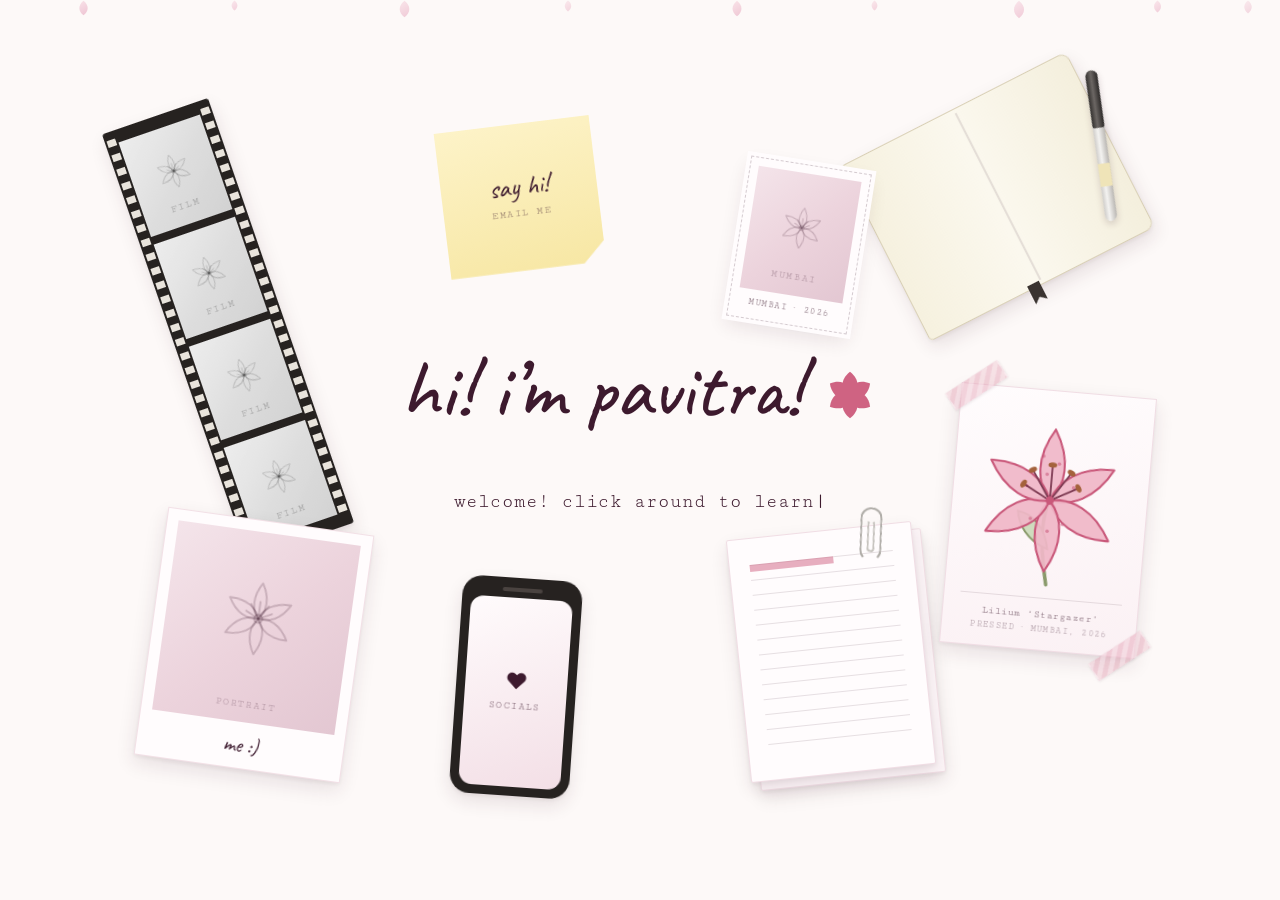
==== index.html @ c678c0ce "Pavitra Rajpal portfolio — scrapbook site with stargazer lily theme Static multi-page portfolio buil" ====
<!DOCTYPE html>
<html lang="en">
<head>
<meta charset="UTF-8" />
<meta name="viewport" content="width=device-width, initial-scale=1" />
<title>Pavitra Rajpal</title>
<meta name="description" content="Pavitra Rajpal — digital strategy student and ad ops at JioHotstar. Where data meets instinct." />
<link rel="icon" href="favicon.svg" type="image/svg+xml" />
<link rel="preconnect" href="https://fonts.googleapis.com" />
<link rel="preconnect" href="https://fonts.gstatic.com" crossorigin />
<link href="https://fonts.googleapis.com/css2?family=Cutive+Mono&family=Inter:wght@400;500&family=Caveat:wght@500;600&display=swap" rel="stylesheet" />
<link rel="stylesheet" href="assets/style.css" />
<script>document.documentElement.className = "js";</script>
</head>
<body>

<!-- site.js fills this with drifting petals; remove it to switch them off -->
<div class="petals" aria-hidden="true"></div>

<main class="home">
  <div class="stage">

    <!-- centre: handwritten hello + typed line -->
    <h1 class="signature">hi! i&rsquo;m pavitra! <span class="lily-mark"></span></h1>
    <p class="tagline" data-type="welcome! click around to learn about me:)"></p>

    <!-- 1 · film strip → stills -->
    <a class="pin" href="stills.html" style="--rot:-19deg; --delay:.05s; left:52px; top:14px;" aria-label="Stills">
      <span class="film">
        <span class="slot" data-ph="film"><img src="photos/life1.jpg" alt="" /></span>
        <span class="slot" data-ph="film"><img src="photos/life2.jpg" alt="" /></span>
        <span class="slot" data-ph="film"><img src="photos/life3.jpg" alt="" /></span>
        <span class="slot" data-ph="film"><img src="photos/life4.jpg" alt="" /></span>
        <span class="pin__tag">stills</span>
      </span>
    </a>

    <!-- 2 · notebook + pen → work -->
    <a class="pin" href="work.html" style="--rot:-27deg; --delay:.12s; right:36px; top:8px;" aria-label="Work">
      <span class="note-obj">
        <span class="notebook"><span class="pen"></span></span>
        <span class="pin__tag">the work</span>
      </span>
    </a>

    <!-- 3 · sticky note → email -->
    <a class="pin" data-contact="email" href="mailto:hello@pavitrarajpal.com" style="--rot:-7deg; --delay:.19s; left:322px; top:34px;" aria-label="Email me">
      <span class="sticky">
        <span class="hand">say hi!</span>
        <span class="sub">email me</span>
        <span class="pin__tag">email me</span>
      </span>
    </a>

    <!-- 4 · stamp → interests -->
    <a class="pin" href="interests.html" style="--rot:9deg; --delay:.26s; right:300px; top:74px;" aria-label="Interests">
      <span class="stamp">
        <span class="slot" data-ph="mumbai"><img src="photos/work1.jpg" alt="" /></span>
        <span class="stamp__val">mumbai &middot; 2026</span>
        <span class="pin__tag">interests</span>
      </span>
    </a>

    <!-- 5 · polaroid → about me -->
    <a class="pin" href="about.html" style="--rot:8deg; --delay:.33s; left:30px; top:430px;" aria-label="About me">
      <span class="polaroid">
        <span class="slot" data-ph="portrait"><img src="photos/portrait.jpg" alt="" /></span>
        <span class="polaroid__cap">me :)</span>
        <span class="pin__tag">about me</span>
      </span>
    </a>

    <!-- 6 · phone → socials -->
    <a class="pin" href="socials.html" style="--rot:4deg; --delay:.40s; left:336px; top:488px;" aria-label="Socials">
      <span class="phone">
        <span class="phone__screen">
          <span class="glyph">&#9829;</span>
          <span class="cap">socials</span>
        </span>
        <span class="pin__tag">socials</span>
      </span>
    </a>

    <!-- 7 · paper stack → professional -->
    <a class="pin" href="professional.html" style="--rot:-6deg; --delay:.47s; right:236px; top:440px;" aria-label="Professional">
      <span class="papers">
        <span class="clip"></span>
        <span class="sheet"><span class="ruled"></span></span>
        <span class="pin__tag">professional</span>
      </span>
    </a>

    <!-- 8 · pressed stargazer lily, taped to the page → interests -->
    <a class="pin" href="interests.html" style="--rot:5deg; --delay:.54s; right:14px; top:300px;" aria-label="Interests">
      <span class="pressed">
        <span class="pressed__tape pressed__tape--a"></span>
        <span class="pressed__tape pressed__tape--b"></span>
        <span class="pressed__lily">
          <svg viewBox="-50 -54 100 108" xmlns="http://www.w3.org/2000/svg" role="img" aria-label="pressed stargazer lily">
            <path d="M2 52 C-2 34 -5 18 -1 2" stroke="#8a9a6b" stroke-width="2.2" fill="none" stroke-linecap="round" />
            <path d="M1 30 C-12 26 -18 16 -19 8 C-9 9 -1 18 1 30 Z" fill="#cfdcbe" stroke="#8a9a6b" stroke-width="1.2" />
            <g fill="#f0b8c8" fill-opacity="0.92" stroke="#c9587a" stroke-width="1.3" stroke-linejoin="round">
              <path d="M0 0C9-10 11-26 0-44C-11-26-9-10 0 0Z" />
              <path d="M0 0C9-10 11-26 0-44C-11-26-9-10 0 0Z" transform="rotate(60)" />
              <path d="M0 0C9-10 11-26 0-44C-11-26-9-10 0 0Z" transform="rotate(120)" />
              <path d="M0 0C9-10 11-26 0-44C-11-26-9-10 0 0Z" transform="rotate(180)" />
              <path d="M0 0C9-10 11-26 0-44C-11-26-9-10 0 0Z" transform="rotate(240)" />
              <path d="M0 0C9-10 11-26 0-44C-11-26-9-10 0 0Z" transform="rotate(300)" />
            </g>
            <g fill="#c9587a" fill-opacity="0.55">
              <circle cx="-3" cy="-16" r="1.1" /><circle cx="4" cy="-23" r="1.1" />
              <circle cx="-6" cy="-27" r="1.1" /><circle cx="14" cy="-9" r="1.1" />
              <circle cx="-15" cy="-8" r="1.1" /><circle cx="9" cy="14" r="1.1" />
              <circle cx="-11" cy="12" r="1.1" /><circle cx="0" cy="19" r="1.1" />
            </g>
            <g stroke="#7d3a52" stroke-width="1.1" stroke-linecap="round">
              <path d="M0 0L-12-18" /><path d="M0 0L12-18" /><path d="M0 0L0-22" />
              <path d="M0 0L-17-9" /><path d="M0 0L17-9" />
            </g>
            <g fill="#a4623c">
              <ellipse cx="-12" cy="-18" rx="2.7" ry="1.6" transform="rotate(-30 -12 -18)" />
              <ellipse cx="12" cy="-18" rx="2.7" ry="1.6" transform="rotate(30 12 -18)" />
              <ellipse cx="0" cy="-22" rx="2.7" ry="1.6" />
              <ellipse cx="-17" cy="-9" rx="2.7" ry="1.6" transform="rotate(-60 -17 -9)" />
              <ellipse cx="17" cy="-9" rx="2.7" ry="1.6" transform="rotate(60 17 -9)" />
            </g>
            <circle cx="0" cy="0" r="2.6" fill="#c9587a" />
          </svg>
        </span>
        <span class="pressed__label">Lilium &lsquo;Stargazer&rsquo;<em>pressed &middot; mumbai, 2026</em></span>
        <span class="pin__tag">interests</span>
      </span>
    </a>

  </div>
</main>

<script src="assets/site.js"></script>
</body>
</html>
---- assets/style.css ----
/* ============================================================
   PAVITRA RAJPAL — portfolio
   Scrapbook / cut-out collage, stargazer lily theme.
   Blush paper, deep plum ink, stargazer pink accent.
   ============================================================ */

:root {
  --paper:   #fdf9f8;
  --ink:     #3d1a2e;
  --ink-70:  rgba(61, 26, 46, 0.7);
  --ink-45:  rgba(61, 26, 46, 0.45);
  --accent:  #cf6382;   /* stargazer pink */
  --line:    rgba(61, 26, 46, 0.16);
  --cream:   #fdf1f4;

  --mono: "Cutive Mono", "Courier New", monospace;
  --sans: "Inter", -apple-system, BlinkMacSystemFont, "Segoe UI", sans-serif;
  --hand: "Caveat", "Segoe Script", cursive;

  --ease: cubic-bezier(0.22, 1, 0.36, 1);
  --lift: 0 18px 34px rgba(61, 26, 46, 0.16), 0 3px 8px rgba(61, 26, 46, 0.08);
  --rest: 0 8px 18px rgba(61, 26, 46, 0.11), 0 2px 4px rgba(61, 26, 46, 0.06);
}

*, *::before, *::after { box-sizing: border-box; margin: 0; padding: 0; }

html { -webkit-text-size-adjust: 100%; }

body {
  background: var(--paper);
  color: var(--ink);
  font-family: var(--sans);
  font-size: 14px;
  line-height: 1.65;
  -webkit-font-smoothing: antialiased;
  text-rendering: optimizeLegibility;
}

a { color: inherit; text-decoration: none; }
img { display: block; max-width: 100%; }
::selection { background: #f7dde5; color: var(--ink); }

/* ------------------------------------------------------------
   SHARED TYPE
------------------------------------------------------------ */
.label {
  font-size: 11px;
  letter-spacing: 0.12em;
  text-transform: uppercase;
  color: var(--ink);
}

.page-title {
  font-family: var(--mono);
  font-size: 18px;
  font-weight: 700;
  letter-spacing: -0.01em;
  text-align: center;
}

.page-sub {
  max-width: 460px;
  margin: 10px auto 0;
  text-align: center;
  font-size: 13px;
  color: var(--ink-70);
}

.hand { font-family: var(--hand); }

/* ------------------------------------------------------------
   NAVIGATION  (subpages only — the home collage has none)
------------------------------------------------------------ */
.nav {
  display: flex;
  align-items: center;
  justify-content: space-between;
  gap: 20px;
  max-width: 1200px;
  margin: 0 auto;
  padding: 34px 40px 0;
}

.nav__links { display: flex; align-items: center; gap: 22px; flex-wrap: wrap; }

.nav a {
  font-size: 14px;
  letter-spacing: -0.01em;
  color: var(--ink);
  transition: color 0.25s var(--ease);
}
.nav a:hover        { color: var(--accent); }
.nav a[aria-current] { color: var(--accent); }

.nav__toggle { display: none; }

/* ------------------------------------------------------------
   PAGE SHELL
------------------------------------------------------------ */
.page {
  max-width: 1200px;
  margin: 0 auto;
  padding: 56px 40px 40px;
  min-height: calc(100vh - 190px);
}

.section-label {
  margin: 0 0 14px;
  text-align: center;
  font-size: 11px;
  letter-spacing: 0.12em;
  text-transform: uppercase;
  color: var(--ink);
}

/* hairline — lily — hairline */
.rule {
  display: flex;
  align-items: center;
  justify-content: center;
  gap: 15px;
  width: auto;
  height: auto;
  margin: 46px auto;
  background: none;
  border: 0;
}
.rule::before, .rule::after {
  content: "";
  width: 56px;
  height: 1px;
  background: var(--line);
}
.rule .lily-mark { width: 15px; height: 15px; color: var(--accent); }

/* ------------------------------------------------------------
   FOOTER
------------------------------------------------------------ */
.foot {
  display: flex;
  align-items: center;
  justify-content: space-between;
  gap: 20px;
  flex-wrap: wrap;
  max-width: 1200px;
  margin: 0 auto;
  padding: 30px 40px 40px;
  font-size: 12px;
  letter-spacing: 0.12em;
  text-transform: uppercase;
}

.foot__links { display: flex; gap: 28px; flex-wrap: wrap; }
.foot__links a { transition: color 0.25s var(--ease); }
.foot__links a:hover { color: var(--accent); }
.foot__links .arw { font-family: Arial, Helvetica, sans-serif; font-size: 10px; }

/* ============================================================
   HOME — the collage
   ============================================================ */
.home { min-height: 100vh; display: grid; place-items: center; padding: 30px 20px; }

.stage {
  position: relative;
  width: 1040px;
  max-width: 100%;
  height: 720px;
}

/* centre block --------------------------------------------- */
.signature {
  position: absolute;
  left: 50%;
  top: 300px;
  transform: translate(-50%, -50%);
  width: min(560px, 78%);
  text-align: center;
  font-family: var(--hand);
  font-weight: 500;
  font-size: clamp(44px, 6.4vw, 82px);
  line-height: 1;
  color: var(--ink);
  z-index: 6;
  pointer-events: none;
}
.signature .lily-mark { color: var(--accent); width: 0.72em; height: 0.72em; }

.tagline {
  position: absolute;
  left: 50%;
  top: 396px;
  transform: translateX(-50%);
  width: max-content;
  max-width: 92vw;
  font-family: var(--mono);
  font-size: 19px;
  color: var(--ink);
  z-index: 6;
  pointer-events: none;
}
.caret {
  display: inline-block;
  animation: blink 1.05s steps(1) infinite;
}
@keyframes blink { 50% { opacity: 0; } }

/* scattered objects ----------------------------------------- */
.pin {
  position: absolute;
  display: block;
  cursor: pointer;
  transform: rotate(var(--rot, 0deg));
  transition: transform 0.5s var(--ease), filter 0.5s var(--ease);
  will-change: transform;
  z-index: 2;
  animation: pinIn 0.9s var(--ease) both;
  animation-delay: var(--delay, 0s);
}
@keyframes pinIn {
  from { opacity: 0; transform: rotate(var(--rot, 0deg)) translateY(22px) scale(0.94); }
}
.pin:hover, .pin:focus-visible {
  transform: rotate(calc(var(--rot, 0deg) * 0.25)) translateY(-8px) scale(1.045);
  z-index: 9;
  outline: none;
}
.pin.is-dragging { transition: none; z-index: 20; cursor: grabbing; }

/* the little handwritten tag under each object */
.pin__tag {
  position: absolute;
  left: 50%;
  bottom: -30px;
  transform: translateX(-50%);
  font-family: var(--hand);
  font-size: 23px;
  white-space: nowrap;
  color: var(--ink);
  opacity: 0;
  transition: opacity 0.35s var(--ease);
}
.pin:hover .pin__tag, .pin:focus-visible .pin__tag { opacity: 1; }

/* ============================================================
   THE LILY
   One silhouette, used as a mask so it always takes currentColor,
   and one faint outline used as the empty-photo watermark.
   ============================================================ */
:root {
  /* rounder, wider petals than the big illustrations — a pointed stargazer
     silhouette reads as a star, not a flower, at 12px */
  --lily-solid: url("data:image/svg+xml,%3Csvg xmlns='http://www.w3.org/2000/svg' viewBox='-50 -50 100 100'%3E%3Cg%3E%3Cpath d='M0 4C16-8 18-26 0-40C-18-26-16-8 0 4Z'/%3E%3Cpath d='M0 4C16-8 18-26 0-40C-18-26-16-8 0 4Z' transform='rotate(60)'/%3E%3Cpath d='M0 4C16-8 18-26 0-40C-18-26-16-8 0 4Z' transform='rotate(120)'/%3E%3Cpath d='M0 4C16-8 18-26 0-40C-18-26-16-8 0 4Z' transform='rotate(180)'/%3E%3Cpath d='M0 4C16-8 18-26 0-40C-18-26-16-8 0 4Z' transform='rotate(240)'/%3E%3Cpath d='M0 4C16-8 18-26 0-40C-18-26-16-8 0 4Z' transform='rotate(300)'/%3E%3C/g%3E%3C/svg%3E");

  --lily-outline: url("data:image/svg+xml,%3Csvg xmlns='http://www.w3.org/2000/svg' viewBox='-50 -50 100 100' fill='none' stroke='%233d1a2e' stroke-opacity='0.20' stroke-width='2.4' stroke-linejoin='round' stroke-linecap='round'%3E%3Cpath d='M0 0C9-10 11-26 0-44C-11-26-9-10 0 0Z'/%3E%3Cpath d='M0 0C9-10 11-26 0-44C-11-26-9-10 0 0Z' transform='rotate(60)'/%3E%3Cpath d='M0 0C9-10 11-26 0-44C-11-26-9-10 0 0Z' transform='rotate(120)'/%3E%3Cpath d='M0 0C9-10 11-26 0-44C-11-26-9-10 0 0Z' transform='rotate(180)'/%3E%3Cpath d='M0 0C9-10 11-26 0-44C-11-26-9-10 0 0Z' transform='rotate(240)'/%3E%3Cpath d='M0 0C9-10 11-26 0-44C-11-26-9-10 0 0Z' transform='rotate(300)'/%3E%3Cpath d='M0 0L-11-17M0 0L11-17M0 0L0-21M0 0L-16-8M0 0L16-8'/%3E%3Ccircle r='5'/%3E%3C/svg%3E");
}

.lily-mark {
  display: inline-block;
  width: 0.86em;
  height: 0.86em;
  vertical-align: -0.1em;
}
/* the fill is applied only where masking works — otherwise the mark would
   paint as a solid coloured square rather than a flower */
@supports ((-webkit-mask-image: url("")) or (mask-image: url(""))) {
  .lily-mark {
    background: currentColor;
    -webkit-mask: var(--lily-solid) center / contain no-repeat;
            mask: var(--lily-solid) center / contain no-repeat;
  }
}

/* ============================================================
   FALLING PETALS
   Ambient only. Built by site.js into any .petals container, so a
   page opts in by adding one empty div. Sits behind the collage
   objects and never takes pointer events.
   ============================================================ */
:root {
  --petal: url("data:image/svg+xml,%3Csvg xmlns='http://www.w3.org/2000/svg' viewBox='-20 -42 40 48'%3E%3Cpath d='M0 4C16-8 18-26 0-40C-18-26-16-8 0 4Z'/%3E%3C/svg%3E");
}

.petals {
  position: fixed;
  inset: 0;
  z-index: 0;            /* .pin is z-index 2, so petals drift behind */
  overflow: hidden;
  pointer-events: none;
}

.petal {
  position: absolute;
  top: 0;
  left: var(--x);
  width: var(--size);
  height: calc(var(--size) * 1.2);
  /* the outer element only falls … */
  animation: petalFall var(--dur) linear var(--delay) infinite;
  will-change: transform;
}
.petal i {
  display: block;
  width: 100%;
  height: 100%;
  opacity: var(--op);
  background: linear-gradient(150deg, #f7d2dd, #dd88a8);
  -webkit-mask: var(--petal) center / contain no-repeat;
          mask: var(--petal) center / contain no-repeat;
  /* … and the inner one sways and turns, so the two never fight
     over a single transform property */
  animation: petalSway var(--sway-dur) ease-in-out var(--delay) infinite;
}

@keyframes petalFall {
  from { transform: translateY(-14vh); }
  to   { transform: translateY(114vh); }
}
@keyframes petalSway {
  0%   { transform: translateX(0)             rotate(0deg); }
  50%  { transform: translateX(var(--sway))   rotate(180deg); }
  100% { transform: translateX(0)             rotate(360deg); }
}

/* ============================================================
   CUT-OUT OBJECTS  (pure CSS props — each can hold a photo)
   ============================================================ */

/* every object is a positioned block so its ::before/::after and tag anchor to it */
.film, .note-obj, .notebook, .polaroid, .pressed,
.phone, .papers, .papers .sheet, .sticky, .stamp {
  position: relative;
  display: block;
  isolation: isolate;
}

/* the objects are built from <span>s inside an <a>, so blockify the parts
   that carry box geometry (width / aspect-ratio / padding / alignment) */
.slot, .ruled, .stamp__val,
.sticky .hand, .sticky .sub, .phone__screen .glyph, .phone__screen .cap,
.card__no, .card__title, .card__desc, .polaroid__cap { display: block; }

/* photo slot: shows a paper placeholder until a real image loads */
.slot {
  position: relative;
  overflow: hidden;
  background:
    var(--lily-outline) center 42% / 44% no-repeat,
    linear-gradient(135deg, #f4e4ea 0%, #ecd3dc 52%, #e3c7d2 100%);
}
.slot::after {
  content: attr(data-ph);
  position: absolute;
  inset: 0;
  display: grid;
  place-items: end center;      /* sits under the lily watermark */
  padding-bottom: 9px;
  font-family: var(--mono);
  font-size: 10px;
  letter-spacing: 0.16em;
  text-transform: uppercase;
  color: rgba(61, 26, 46, 0.34);
}
.slot img {
  position: relative;
  z-index: 1;
  width: 100%;
  height: 100%;
  object-fit: cover;
}

/* ---- 1. 35mm film strip ------------------------------------ */
.film {
  width: 112px;
  padding: 13px 13px;
  background: #262220;
  border-radius: 3px;
  box-shadow: var(--rest);
  display: grid;
  gap: 8px;
}
.film::before, .film::after {
  content: "";
  position: absolute;
  top: 8px;
  bottom: 8px;
  width: 9px;
  background-image: repeating-linear-gradient(
    to bottom,
    #e9e4dc 0 7px,
    transparent 7px 15px
  );
  border-radius: 1px;
}
.film::before { left: 2px; }
.film::after  { right: 2px; }
.film .slot { aspect-ratio: 1 / 1.16; filter: grayscale(1) contrast(1.05); }

/* ---- 2. notebook + pen ------------------------------------- */
.note-obj { width: 252px; }
.notebook {
  position: relative;
  aspect-ratio: 1.28 / 1;
  background: linear-gradient(90deg, #f6f1df 0%, #fbf8ee 48%, #f4efdd 100%);
  border: 1px solid #d9d0b6;
  border-radius: 4px 9px 9px 4px;
  box-shadow: var(--rest);
}
.notebook::before { /* spine */
  content: "";
  position: absolute;
  left: 50%;
  top: 4px;
  bottom: 4px;
  width: 3px;
  transform: translateX(-50%);
  background: linear-gradient(90deg, rgba(61,26,46,0.02), rgba(61,26,46,0.16), rgba(61,26,46,0.02));
}
.notebook::after { /* ribbon */
  content: "";
  position: absolute;
  left: 44%;
  bottom: -16px;
  width: 13px;
  height: 20px;
  background: #3a3330;
  clip-path: polygon(0 0, 100% 0, 100% 100%, 50% 74%, 0 100%);
}
.pen {
  position: absolute;
  right: 4px;
  top: 12%;
  width: 12px;
  height: 78%;
  transform: rotate(19deg);
  border-radius: 6px;
  background: linear-gradient(90deg, #cfcdca, #f4f3f1 40%, #b9b6b2);
  box-shadow: 0 3px 7px rgba(61,26,46,0.18);
}
.pen::before { /* cap */
  content: "";
  position: absolute;
  inset: 0 0 62% 0;
  border-radius: 6px 6px 2px 2px;
  background: linear-gradient(90deg, #33302e, #6c6764 45%, #2b2827);
}
.pen::after { /* label */
  content: "";
  position: absolute;
  left: 0; right: 0;
  top: 62%;
  height: 15%;
  background: #efe4b8;
}

/* ---- 3. polaroid ------------------------------------------- */
.polaroid {
  width: 208px;
  padding: 11px 11px 46px;
  background: #fffcfd;
  border: 1px solid #f2e0e6;
  box-shadow: var(--rest);
}
.polaroid .slot { aspect-ratio: 1 / 1.04; }
.polaroid__cap {
  position: absolute;
  left: 0; right: 0;
  bottom: 12px;
  text-align: center;
  font-family: var(--hand);
  font-size: 22px;
  line-height: 1;
  color: var(--ink);
}

/* ---- 5. phone ----------------------------------------------- */
.phone {
  width: 120px;
  padding: 9px;
  background: #262220;
  border-radius: 20px;
  box-shadow: var(--rest);
}
.phone__screen {
  aspect-ratio: 1 / 1.85;
  border-radius: 13px;
  background: linear-gradient(160deg, #fffbfc, #f3dfe6);
  display: grid;
  place-content: center;
  gap: 7px;
  text-align: center;
  padding: 10px;
}
.phone__screen .glyph { font-size: 22px; line-height: 1; }
.phone__screen .cap {
  font-family: var(--mono);
  font-size: 10px;
  letter-spacing: 0.14em;
  text-transform: uppercase;
  color: var(--ink-70);
}
.phone::before { /* notch */
  content: "";
  display: block;
  width: 40px;
  height: 4px;
  margin: 1px auto 6px;
  border-radius: 3px;
  background: #4a4340;
}

/* ---- 6. paper stack + clip ---------------------------------- */
.papers { position: relative; width: 186px; }
.papers .sheet {
  position: relative;
  aspect-ratio: 1 / 1.31;
  background: #fffcfd;
  border: 1px solid #f0dde4;
  border-radius: 2px;
  box-shadow: var(--rest);
  padding: 26px 20px;
}
.papers::before { /* the sheet peeking out behind */
  content: "";
  position: absolute;
  inset: 8px -9px -9px 9px;
  background: #fdf6f8;
  border: 1px solid #f2e0e6;
  border-radius: 2px;
  box-shadow: var(--rest);
}
.papers .ruled {
  height: 100%;
  background-image: repeating-linear-gradient(
    to bottom,
    rgba(61,26,46,0.13) 0 1px,
    transparent 1px 15px
  );
}
.papers .ruled::before { /* heading bar */
  content: "";
  display: block;
  width: 58%;
  height: 7px;
  margin-bottom: 18px;
  background: var(--accent);
  opacity: 0.5;
}
.clip {
  position: absolute;
  z-index: 3;
  top: -18px;
  right: 30px;
  width: 22px;
  height: 54px;
  border: 2.5px solid #b0ada8;
  border-bottom-color: transparent;   /* outer loop is open at the bottom */
  border-radius: 11px;
  transform: rotate(8deg);
}
.clip::before {
  content: "";
  position: absolute;
  left: 5px;
  top: 11px;
  right: 5px;
  bottom: 7px;
  border: 2.5px solid #c6c3be;
  border-top-color: transparent;      /* inner loop is open at the top */
  border-radius: 8px;
}

/* ---- 7. sticky note ----------------------------------------- */
.sticky {
  width: 156px;
  aspect-ratio: 1 / 0.94;
  padding: 18px 14px;
  display: grid;
  place-content: center;
  text-align: center;
  background: linear-gradient(170deg, #fdf3c8, #f7e7a4);
  box-shadow: var(--rest);
  clip-path: polygon(0 0, 100% 0, 100% 86%, 86% 100%, 0 100%);
}
.sticky .hand { font-size: 27px; line-height: 1.1; }
.sticky .sub {
  font-family: var(--mono);
  font-size: 10px;
  letter-spacing: 0.15em;
  text-transform: uppercase;
  color: rgba(61, 26, 46, 0.55);
  margin-top: 4px;
}

/* ---- 8. stamp ----------------------------------------------- */
.stamp {
  width: 122px;
  padding: 8px;
  background: #fffcfd;
  box-shadow: var(--rest);
  border: 1px dashed rgba(61, 26, 46, 0.22);
  outline: 4px solid #fffcfd;
}
.stamp .slot { aspect-ratio: 1 / 1.18; }
.stamp__val {
  font-family: var(--mono);
  font-size: 9px;
  letter-spacing: 0.18em;
  text-transform: uppercase;
  text-align: center;
  padding-top: 6px;
  color: var(--ink-70);
}

/* ---- 9. pressed lily, taped down ---------------------------- */
.pressed {
  position: relative;
  display: block;
  isolation: isolate;
  width: 196px;
  padding: 22px 16px 14px;
  background: linear-gradient(168deg, #fffcfd, #fbf1f4);
  border: 1px solid #f0dde4;
  box-shadow: var(--rest);
}
.pressed__lily { display: block; }
.pressed__lily svg { width: 100%; height: auto; display: block; }

.pressed__label {
  display: block;
  margin-top: 10px;
  padding-top: 9px;
  border-top: 1px solid rgba(61, 26, 46, 0.12);
  font-family: var(--mono);
  font-size: 10px;
  line-height: 1.5;
  letter-spacing: 0.05em;
  text-align: center;
  color: var(--ink-70);
}
.pressed__label em {
  display: block;
  font-style: normal;
  font-size: 9px;
  letter-spacing: 0.16em;
  text-transform: uppercase;
  color: var(--ink-45);
}

/* two strips of washi tape holding it to the page */
.pressed__tape {
  position: absolute;
  z-index: 2;
  width: 62px;
  height: 20px;
  background:
    repeating-linear-gradient(135deg,
      rgba(255, 255, 255, 0.34) 0 5px, rgba(255, 255, 255, 0) 5px 10px),
    rgba(224, 150, 172, 0.42);
  border-left: 1px solid rgba(255, 255, 255, 0.4);
  border-right: 1px solid rgba(255, 255, 255, 0.4);
  box-shadow: 0 1px 3px rgba(61, 26, 46, 0.1);
}
/* both strips lie on the same diagonal, clipping opposite corners */
.pressed__tape--a { top: -9px;    left: -17px;  transform: rotate(-38deg); }
.pressed__tape--b { bottom: -9px; right: -17px; transform: rotate(-38deg); }

/* ============================================================
   HERBARIUM SPECIMEN CARDS  (interests page)
   ============================================================ */
.spec {
  position: relative;
  width: 100%;
  max-width: 260px;
  padding: 28px 18px 22px;
  text-align: center;
  background: linear-gradient(170deg, #fffcfd, #fdf4f6);
  border: 1px solid #f0dde4;
  box-shadow: var(--rest);
  transform: rotate(var(--rot, 0deg));
  transition: transform 0.45s var(--ease), box-shadow 0.45s var(--ease);
}
.spec:hover { transform: rotate(0deg) translateY(-6px); box-shadow: var(--lift); }

/* the punched hole and its thread */
.spec__hole {
  position: absolute;
  top: 11px;
  left: 50%;
  width: 9px;
  height: 9px;
  margin-left: -4.5px;
  border-radius: 50%;
  background: var(--paper);
  box-shadow: inset 0 0 0 1px rgba(61, 26, 46, 0.22);
}

.spec__lily { display: block; width: 62px; margin: 6px auto 12px; }
.spec__lily svg { width: 100%; height: auto; display: block; }

.spec__no {
  font-family: var(--mono);
  font-size: 9px;
  letter-spacing: 0.24em;
  text-transform: uppercase;
  color: var(--accent);
}
.spec__name {
  font-family: var(--mono);
  font-size: 20px;
  font-weight: 400;
  margin-top: 3px;
}
.spec__latin {
  font-family: var(--mono);
  font-size: 11px;
  font-style: italic;
  color: var(--ink-45);
  margin-top: 1px;
}
.spec__note {
  font-size: 13px;
  color: var(--ink-70);
  margin-top: 9px;
}

/* ============================================================
   CARD GRIDS (work / interests / stills)
   ============================================================ */
/* flex, not grid, so a short final row stays centred */
.scatter {
  display: flex;
  flex-wrap: wrap;
  justify-content: center;
  align-items: flex-start;
  gap: 54px 46px;
  max-width: 1060px;
  margin: 0 auto;
}
.scatter > * { flex: 0 0 300px; }
.scatter > :nth-child(3n+2) { margin-top: 26px; }
.scatter > :nth-child(3n+3) { margin-top: 12px; }

/* specimen tags are a touch narrower than the picture cards */
.scatter--spec > * { flex: 0 0 260px; }

/* two-up variant (the four work cards read better as a 2 x 2) */
.scatter--two { max-width: 700px; }
.scatter--two > :nth-child(3n+2),
.scatter--two > :nth-child(3n+3) { margin-top: 0; }
.scatter--two > :nth-child(even) { margin-top: 28px; }

.card {
  width: 100%;
  max-width: 300px;
  text-align: center;
  transform: rotate(var(--rot, 0deg));
  transition: transform 0.45s var(--ease);
}
.card:hover { transform: rotate(0deg) translateY(-6px); }

.card__frame {
  padding: 11px 11px 14px;
  background: #fffcfd;
  border: 1px solid #f2e0e6;
  box-shadow: var(--rest);
  transition: box-shadow 0.45s var(--ease);
}
.card:hover .card__frame { box-shadow: var(--lift); }
.card__frame .slot { aspect-ratio: 1 / 0.78; }

.card__no {
  font-family: var(--mono);
  font-size: 10px;
  letter-spacing: 0.24em;
  color: var(--accent);
  margin-top: 16px;
}
.card__title {
  font-family: var(--mono);
  font-size: 20px;
  line-height: 1.25;
  margin-top: 4px;
}
.card__desc {
  font-size: 13px;
  color: var(--ink-70);
  margin: 6px auto 0;
  max-width: 300px;
}

/* stills grid */
.stills {
  columns: 3;
  column-gap: 34px;
  max-width: 1000px;
  margin: 0 auto;
}
.stills .shot {
  position: relative;
  break-inside: avoid;
  margin-bottom: 34px;
  padding: 10px 10px 40px;
  background: #fffcfd;
  border: 1px solid #f2e0e6;
  box-shadow: var(--rest);
  transform: rotate(var(--rot, 0deg));
  transition: transform 0.45s var(--ease), box-shadow 0.45s var(--ease);
}
.stills .shot:hover { transform: rotate(0deg) scale(1.02); box-shadow: var(--lift); }
.stills .shot .slot { aspect-ratio: var(--ar, 1 / 1.2); }
.stills .shot .cap {
  position: absolute;
  left: 0; right: 0;
  bottom: 11px;
  text-align: center;
  font-family: var(--hand);
  font-size: 21px;
}

/* ============================================================
   ABOUT — draggable photo notes over a column of text
   ============================================================ */
.about-wrap { position: relative; max-width: 1160px; margin: 0 auto; min-height: 760px; }

.prose {
  max-width: 560px;
  margin: 0 auto;
  font-size: 14.5px;
  line-height: 1.85;
  color: var(--ink);
}
.prose p { margin-bottom: 18px; }
.prose .lead {
  font-family: var(--mono);
  font-size: 20px;
  line-height: 1.4;
  margin-bottom: 22px;
}
.prose em { color: var(--accent); font-style: italic; }
.prose .sign {
  font-family: var(--hand);
  font-size: 32px;
  line-height: 1.15;
  margin-top: 26px;
}

.drag-hint {
  text-align: center;
  margin-top: 46px;
  font-family: var(--mono);
  font-size: 11px;
  letter-spacing: 0.16em;
  text-transform: uppercase;
  color: var(--ink-45);
}

.float {
  position: absolute;
  z-index: 4;
  cursor: grab;
  transform: rotate(var(--rot, 0deg));
  transition: transform 0.45s var(--ease), box-shadow 0.45s var(--ease);
  touch-action: none;
}
.float:hover { transform: rotate(calc(var(--rot, 0deg) * 0.3)) scale(1.03); }
.float.is-dragging { transition: none; cursor: grabbing; z-index: 20; }

/* ============================================================
   QUOTE BANNER
   ============================================================ */
.quote {
  max-width: 720px;
  margin: 0 auto;
  padding: 44px 24px;
  text-align: center;
  border-top: 1px solid var(--line);
  border-bottom: 1px solid var(--line);
}
.quote p {
  font-family: var(--mono);
  font-size: clamp(19px, 2.6vw, 26px);
  line-height: 1.5;
}
.quote em { color: var(--accent); font-style: italic; }
.quote .by {
  margin-top: 16px;
  font-size: 11px;
  letter-spacing: 0.16em;
  text-transform: uppercase;
  color: var(--ink-45);
}

/* ============================================================
   PROFESSIONAL / RESUME
   ============================================================ */
.res { max-width: 620px; margin: 0 auto; }
.res__lead {
  font-family: var(--mono);
  font-size: 21px;
  line-height: 1.45;
  text-align: center;
}
.res__intro {
  margin: 14px auto 0;
  text-align: center;
  font-size: 14px;
  color: var(--ink-70);
}
.res__block { margin-top: 40px; }
.res__h {
  font-family: var(--mono);
  font-size: 16px;
  margin-bottom: 8px;
}
.res__block p { font-size: 14px; color: var(--ink-70); margin-bottom: 12px; }
.res__block a { color: var(--accent); border-bottom: 1px solid rgba(207,99,130,0.4); }

.pdf-link {
  display: inline-flex;
  align-items: center;
  gap: 7px;
  margin: 0 auto;
  padding: 9px 18px;
  border: 1px solid var(--line);
  border-radius: 999px;
  font-family: var(--mono);
  font-size: 12px;
  transition: border-color 0.3s var(--ease), color 0.3s var(--ease);
}
.pdf-link:hover { border-color: var(--accent); color: var(--accent); }
.center { display: flex; justify-content: center; }

/* ============================================================
   SOCIALS
   ============================================================ */
.social-list {
  display: flex;
  justify-content: center;
  gap: 14px;
  flex-wrap: wrap;
  margin-top: 34px;
}
.social-list a {
  padding: 11px 24px;
  border: 1px solid var(--line);
  border-radius: 999px;
  font-family: var(--mono);
  font-size: 13px;
  transition: background 0.3s var(--ease), color 0.3s var(--ease), border-color 0.3s var(--ease);
}
.social-list a:hover { background: var(--ink); color: #fff; border-color: var(--ink); }

.scroll-cue {
  text-align: center;
  margin-top: 64px;
  font-family: var(--mono);
  font-size: 12px;
  color: var(--ink-45);
}

.board {
  position: relative;
  height: 520px;
  max-width: 1060px;
  margin: 22px auto 0;
  border: 1px dashed var(--line);
  border-radius: 8px;
  overflow: hidden;
  background:
    radial-gradient(circle at 22% 28%, rgba(207,99,130,0.05), transparent 55%),
    radial-gradient(circle at 78% 72%, rgba(61,26,46,0.04), transparent 55%);
}

/* ============================================================
   CONTACT FORM
   ============================================================ */
.form { max-width: 460px; margin: 30px auto 0; display: grid; gap: 22px; }
.form input, .form textarea {
  width: 100%;
  border: 0;
  border-bottom: 1px solid var(--line);
  background: transparent;
  padding: 9px 2px;
  font-family: var(--sans);
  font-size: 15px;
  color: var(--ink);
  transition: border-color 0.3s var(--ease);
}
.form input:focus, .form textarea:focus { outline: none; border-bottom-color: var(--accent); }
.form textarea { resize: vertical; min-height: 96px; }
.form label {
  display: block;
  font-family: var(--mono);
  font-size: 10px;
  letter-spacing: 0.18em;
  text-transform: uppercase;
  color: var(--ink-45);
}
.form button {
  justify-self: start;
  padding: 12px 28px;
  border: 1px solid var(--ink);
  border-radius: 999px;
  background: transparent;
  font-family: var(--mono);
  font-size: 12px;
  letter-spacing: 0.1em;
  color: var(--ink);
  cursor: pointer;
  transition: background 0.3s var(--ease), color 0.3s var(--ease);
}
.form button:hover { background: var(--ink); color: #fff; }

/* ============================================================
   REVEAL ON SCROLL
   ============================================================ */
/* only hide when scripting is on (the <head> sets .js) — otherwise the
   content would be permanently invisible if JS is off or errors out */
.js .reveal {
  opacity: 0;
  transform: translateY(22px);
  transition: opacity 0.75s var(--ease), transform 0.75s var(--ease);
}
.js .reveal.in { opacity: 1; transform: none; }

@media (prefers-reduced-motion: reduce) {
  *, *::before, *::after {
    animation-duration: 0.001ms !important;
    transition-duration: 0.001ms !important;
  }
  .js .reveal { opacity: 1; transform: none; }
  .petals { display: none; }   /* purely decorative — drop it entirely */
}

/* ============================================================
   RESPONSIVE
   ============================================================ */
/* Below the width the absolute collage needs, it becomes a scrapbook column.
   (A transform: scale() would not work here — it shrinks the paint, not the
   layout box, so the 1040px stage would still push the page sideways.) */
@media (max-width: 1080px) {
  .home { display: block; padding: 48px 24px 64px; }
  .stage {
    position: static;
    width: 100%;
    max-width: 100%;
    height: auto;
    transform: none;
    display: grid;
    /* minmax(0,…) so a fixed-width object can never widen the page */
    grid-template-columns: repeat(3, minmax(0, 1fr));
    justify-items: center;
    align-items: start;
    gap: 64px 20px;
  }
  .signature, .tagline {
    position: static;
    transform: none;
    grid-column: 1 / -1;
    width: 100%;
    max-width: 100%;
    text-align: center;
  }
  .signature { font-size: clamp(38px, 7vw, 66px); margin-bottom: 4px; }
  .tagline { font-size: 17px; margin-bottom: 18px; white-space: normal; }
  .pin {
    position: static !important;
    /* ease off the tilt: the label is always shown here, and a steep angle
       swings it out from under its object */
    transform: rotate(calc(var(--rot, 0deg) * 0.4));
    max-width: 100%;
  }
  .pin:hover, .pin:focus-visible {
    transform: rotate(calc(var(--rot, 0deg) * 0.4)) scale(1.03);
  }
  .pin__tag {
    opacity: 1;
    top: 100%;
    bottom: auto;
    margin-top: 12px;
    font-size: 20px;
    /* counter-rotate so the label sits level under the tilted object */
    transform: translateX(-50%) rotate(calc(var(--rot, 0deg) * -0.4));
  }
}

@media (max-width: 860px) {
  .stage { grid-template-columns: repeat(2, minmax(0, 1fr)); gap: 58px 18px; }
  .scatter { gap: 44px 28px; }
  .scatter > * { flex: 0 0 260px; margin-top: 0 !important; }
  .stills { columns: 2; }
  .nav { padding: 24px 22px 0; }
  .nav__links { gap: 16px; }
  .nav a { font-size: 13px; }
  .page { padding: 44px 22px 30px; }
  .foot { padding: 26px 22px 34px; }
  /* photos stop floating and become a 2-up grid under the text */
  .about-wrap {
    min-height: 0;
    display: grid;
    grid-template-columns: repeat(2, minmax(0, 1fr));
    gap: 30px 18px;
    align-items: start;
  }
  .prose { grid-column: 1 / -1; }
  .float {
    position: static !important;
    left: auto !important; top: auto !important; right: auto !important;
    width: 100% !important;   /* inline width:200px would not fill the column */
    max-width: 220px;
    margin: 0;
    justify-self: center;
  }
  .float .polaroid { width: 100%; }
}

@media (max-width: 720px) {
  .home { padding: 40px 18px 56px; }
  .stage { gap: 52px 14px; }
  .signature { font-size: clamp(32px, 11vw, 46px); }
  .tagline { font-size: 15px; margin-bottom: 12px; }
  .pin__tag { bottom: -24px; font-size: 19px; }

  /* shrink the objects themselves — transforms don't change layout size */
  .film     { width: 84px; }
  .note-obj { width: 148px; }
  .polaroid { width: 138px; }
  .phone    { width: 92px; }
  .papers   { width: 124px; }
  .sticky   { width: 118px; }
  .stamp    { width: 96px; }
  .pressed  { width: 152px; padding: 18px 12px 11px; }
  .polaroid__cap { font-size: 17px; }

  .stills { columns: 1; }
  .scatter > * { flex: 1 1 100%; max-width: 320px; }
  .foot { flex-direction: column; align-items: center; text-align: center; gap: 14px; }
  .form input, .form textarea { font-size: 16px; }  /* stop iOS zoom */
  .board { height: 620px; }
}

@media (max-width: 560px) {
  .nav { flex-direction: column; align-items: flex-start; gap: 10px; }
  .nav__links { gap: 14px; }

  /* a rotated box is wider than its element, which overflows a narrow
     column — so trim the widest objects (tilt is already eased above) */
  .film     { width: 72px; }
  .note-obj { width: 130px; }
  .pressed  { width: 138px; }
  .polaroid { width: 128px; }
  .sticky   { width: 108px; }
  .papers   { width: 112px; }
  .pin__tag { font-size: 17px; bottom: -22px; }
}
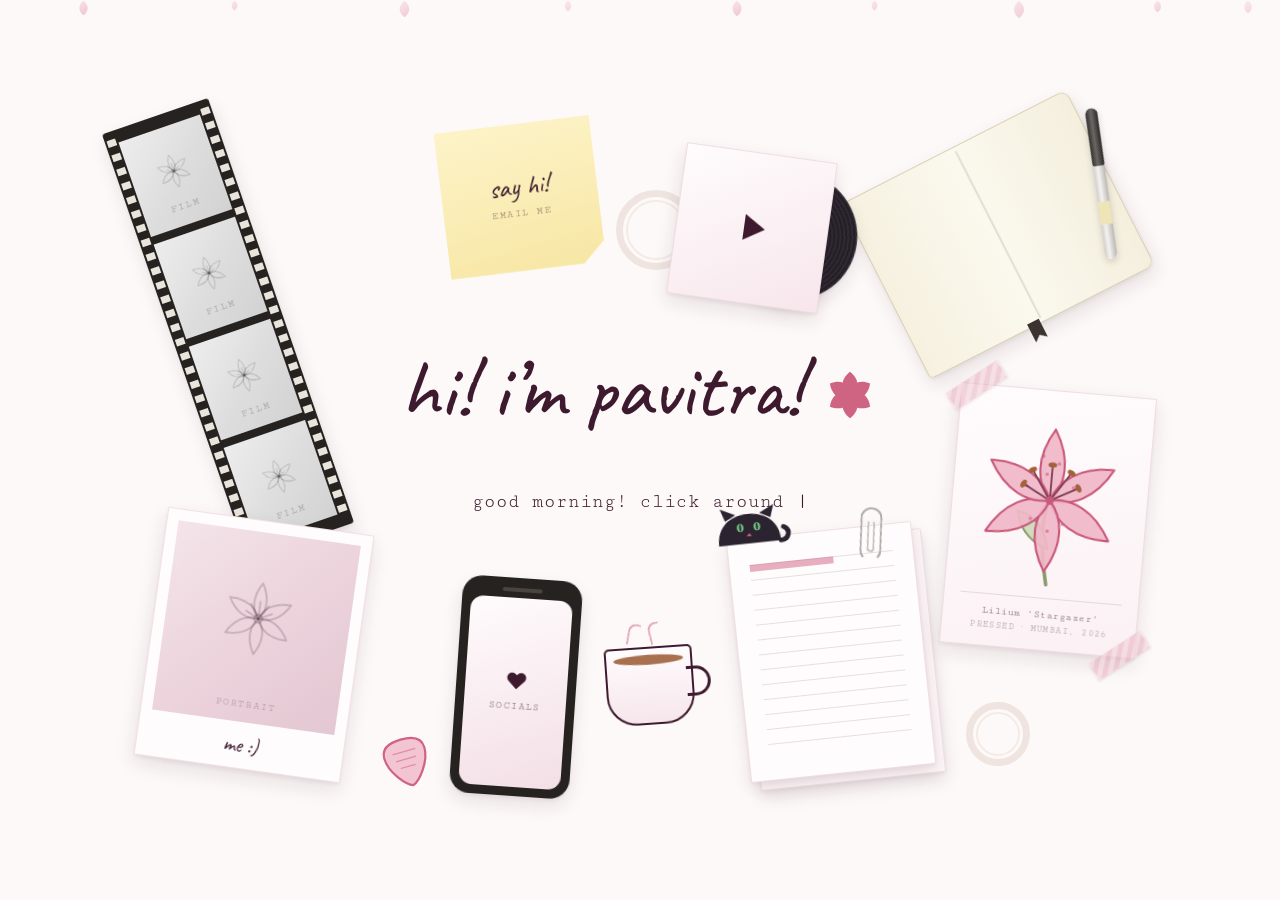
==== commit 68f9b08b: "Add music and projects pages, cats/coffee/guitar details, fix role wording Corrects the job title th" ====
--- a/index.html
+++ b/index.html
@@ -4,7 +4,7 @@
 <meta charset="UTF-8" />
 <meta name="viewport" content="width=device-width, initial-scale=1" />
 <title>Pavitra Rajpal</title>
-<meta name="description" content="Pavitra Rajpal — digital strategy student and ad ops at JioHotstar. Where data meets instinct." />
+<meta name="description" content="Pavitra Rajpal — digital strategy student, digital ad sales, guitar covers. Where data meets instinct." />
 <link rel="icon" href="favicon.svg" type="image/svg+xml" />
 <link rel="preconnect" href="https://fonts.googleapis.com" />
 <link rel="preconnect" href="https://fonts.gstatic.com" crossorigin />
@@ -22,7 +22,7 @@
 
     <!-- centre: handwritten hello + typed line -->
     <h1 class="signature">hi! i&rsquo;m pavitra! <span class="lily-mark"></span></h1>
-    <p class="tagline" data-type="welcome! click around to learn about me:)"></p>
+    <p class="tagline" data-greet data-type="click around to learn about me:)"></p>
 
     <!-- 1 · film strip → stills -->
     <a class="pin" href="stills.html" style="--rot:-19deg; --delay:.05s; left:52px; top:14px;" aria-label="Stills">
@@ -35,11 +35,11 @@
       </span>
     </a>
 
-    <!-- 2 · notebook + pen → work -->
-    <a class="pin" href="work.html" style="--rot:-27deg; --delay:.12s; right:36px; top:8px;" aria-label="Work">
+    <!-- 2 · notebook + pen → projects -->
+    <a class="pin" href="projects.html" style="--rot:-27deg; --delay:.12s; right:36px; top:46px;" aria-label="Projects">
       <span class="note-obj">
         <span class="notebook"><span class="pen"></span></span>
-        <span class="pin__tag">the work</span>
+        <span class="pin__tag">projects</span>
       </span>
     </a>
 
@@ -52,14 +52,37 @@
       </span>
     </a>
 
-    <!-- 4 · stamp → interests -->
-    <a class="pin" href="interests.html" style="--rot:9deg; --delay:.26s; right:300px; top:74px;" aria-label="Interests">
-      <span class="stamp">
-        <span class="slot" data-ph="mumbai"><img src="photos/work1.jpg" alt="" /></span>
-        <span class="stamp__val">mumbai &middot; 2026</span>
-        <span class="pin__tag">interests</span>
+    <!-- 4 · record sleeve → music  (was a second link to interests) -->
+    <a class="pin" href="music.html" style="--rot:8deg; --delay:.26s; right:332px; top:62px;" aria-label="Music">
+      <span class="record">
+        <span class="record__disc"></span>
+        <span class="record__sleeve"><span class="record__play"></span></span>
+        <span class="pin__tag">music</span>
       </span>
     </a>
+
+    <!-- 9 · coffee mug → work -->
+    <a class="pin" href="work.html" style="--rot:-4deg; --delay:.60s; left:486px; top:556px;" aria-label="Work">
+      <span class="mug">
+        <span class="mug__steam"></span>
+        <span class="mug__cup"><span class="mug__handle"></span></span>
+        <span class="pin__tag">what i do</span>
+      </span>
+    </a>
+
+    <!-- decorative: a coffee ring stained into the paper, and a guitar pick -->
+    <span class="ring" style="left:496px; top:100px; --r:80px;" aria-hidden="true"></span>
+    <span class="ring" style="left:846px; top:612px; --r:64px;" aria-hidden="true"></span>
+
+    <span class="pick" style="position:absolute; left:262px; top:646px; transform:rotate(-16deg);" aria-hidden="true">
+      <svg viewBox="-36 -38 72 76" xmlns="http://www.w3.org/2000/svg">
+        <path d="M-30 -14 C-30 -29 -16 -34 0 -34 C16 -34 30 -29 30 -14 C30 7 10 31 0 34 C-10 31 -30 7 -30 -14Z"
+              fill="#f3c4d2" stroke="#cf6382" stroke-width="3.2" stroke-linejoin="round" />
+        <g stroke="#cf6382" stroke-width="1.8" opacity="0.55">
+          <path d="M-17 -16 h34" /><path d="M-15 -5 h30" /><path d="M-11 6 h22" />
+        </g>
+      </svg>
+    </span>
 
     <!-- 5 · polaroid → about me -->
     <a class="pin" href="about.html" style="--rot:8deg; --delay:.33s; left:30px; top:430px;" aria-label="About me">
@@ -86,6 +109,20 @@
       <span class="papers">
         <span class="clip"></span>
         <span class="sheet"><span class="ruled"></span></span>
+        <!-- the cat, asleep on the paperwork, as cats are -->
+        <span class="cat" aria-hidden="true">
+          <svg viewBox="0 0 130 72" xmlns="http://www.w3.org/2000/svg">
+            <path d="M112 64 C126 64 130 48 118 42" stroke="#2b2430" stroke-width="8" fill="none" stroke-linecap="round" />
+            <path d="M22 24 L15 3 L40 15Z" fill="#2b2430" />
+            <path d="M98 24 L105 3 L80 15Z" fill="#2b2430" />
+            <path d="M8 64 C8 32 30 15 60 15 C90 15 112 32 112 64Z" fill="#2b2430" />
+            <ellipse class="cat__eye" cx="46" cy="37" rx="5.4" ry="6.6" fill="#7cc98d" />
+            <ellipse class="cat__eye" cx="74" cy="37" rx="5.4" ry="6.6" fill="#7cc98d" />
+            <ellipse cx="46" cy="37" rx="1.7" ry="5.6" fill="#1d2b1c" />
+            <ellipse cx="74" cy="37" rx="1.7" ry="5.6" fill="#1d2b1c" />
+            <path d="M60 47 l-4.5 5 h9Z" fill="#cf6382" />
+          </svg>
+        </span>
         <span class="pin__tag">professional</span>
       </span>
     </a>
--- a/assets/style.css
+++ b/assets/style.css
@@ -326,8 +326,8 @@
    ============================================================ */
 
 /* every object is a positioned block so its ::before/::after and tag anchor to it */
-.film, .note-obj, .notebook, .polaroid, .pressed,
-.phone, .papers, .papers .sheet, .sticky, .stamp {
+.film, .note-obj, .notebook, .polaroid, .pressed, .record, .record__sleeve,
+.mug, .mug__cup, .pick, .phone, .papers, .papers .sheet, .sticky, .stamp {
   position: relative;
   display: block;
   isolation: isolate;
@@ -663,6 +663,211 @@
 /* both strips lie on the same diagonal, clipping opposite corners */
 .pressed__tape--a { top: -9px;    left: -17px;  transform: rotate(-38deg); }
 .pressed__tape--b { bottom: -9px; right: -17px; transform: rotate(-38deg); }
+
+/* ---- 10. record sleeve, vinyl peeking out ------------------- */
+.record { width: 152px; }
+.record__disc {
+  position: absolute;
+  z-index: 0;
+  right: -30px;
+  top: 14px;
+  width: 128px;
+  aspect-ratio: 1;
+  border-radius: 50%;
+  background:
+    radial-gradient(circle, #cf6382 0 13%, transparent 13.5%),
+    repeating-radial-gradient(circle, #241f27 0 2px, #302a33 2px 4px);
+  box-shadow: var(--rest);
+}
+.record__sleeve {
+  position: relative;
+  z-index: 1;
+  display: grid;
+  place-items: center;
+  aspect-ratio: 1;
+  background: linear-gradient(152deg, #fffcfd, #f7e6ec);
+  border: 1px solid #f0dde4;
+  box-shadow: var(--rest);
+}
+/* the play triangle from the album-sleeve reference */
+.record__play, .sleeve__play {
+  width: 0;
+  height: 0;
+  margin-left: 5px;
+  border-left: 21px solid var(--ink);
+  border-top: 13px solid transparent;
+  border-bottom: 13px solid transparent;
+  transition: border-left-color 0.3s var(--ease);
+}
+
+/* ---- 11. coffee mug ----------------------------------------- */
+.mug { width: 108px; padding-right: 20px; }
+.mug__cup {
+  position: relative;
+  height: 78px;
+  background: linear-gradient(180deg, #fffcfd, #f6e6eb);
+  border: 2.5px solid var(--ink);
+  border-radius: 5px 5px 30px 30px;
+}
+.mug__cup::before {                 /* the coffee */
+  content: "";
+  position: absolute;
+  left: 7px; right: 7px; top: 6px;
+  height: 10px;
+  border-radius: 50%;
+  background: #a9704f;
+}
+.mug__handle {
+  position: absolute;
+  right: -19px;
+  top: 20px;
+  width: 24px;
+  height: 30px;
+  border: 3px solid var(--ink);
+  border-left: 0;
+  border-radius: 0 15px 15px 0;
+}
+.mug__steam {
+  position: absolute;
+  left: 0; right: 20px;
+  top: -26px;
+  height: 24px;
+  background:
+    radial-gradient(circle at 38% 100%, transparent 60%, transparent 60%);
+}
+.mug__steam::before, .mug__steam::after {
+  content: "";
+  position: absolute;
+  bottom: 0;
+  width: 12px;
+  height: 22px;
+  border: 2.5px solid rgba(207, 99, 130, 0.55);
+  border-bottom: 0;
+  border-right: 0;
+  border-radius: 8px 0 0 0;
+}
+.mug__steam::before { left: 28%; transform: rotate(14deg); }
+.mug__steam::after  { left: 52%; transform: rotate(-10deg); }
+
+/* ---- 12. the cat, asleep on the paperwork ------------------- */
+.cat {
+  position: absolute;
+  z-index: 4;
+  top: -33px;
+  left: -12px;
+  width: 78px;
+  pointer-events: none;
+}
+.cat svg { width: 100%; height: auto; display: block; }
+.cat__eye {
+  transform-box: fill-box;
+  transform-origin: center;
+  animation: catBlink 7s steps(1, end) infinite;
+}
+@keyframes catBlink {
+  0%, 90%   { transform: scaleY(1); }
+  92%, 95%  { transform: scaleY(0.12); }
+  97%, 100% { transform: scaleY(1); }
+}
+
+/* ---- 13. coffee ring stained into the paper ----------------- */
+.ring {
+  position: absolute;
+  z-index: 0;
+  width: var(--r, 88px);
+  aspect-ratio: 1;
+  border-radius: 50%;
+  border: 7px solid rgba(150, 95, 60, 0.13);
+  pointer-events: none;
+}
+.ring::after {                      /* a second, fainter pass */
+  content: "";
+  position: absolute;
+  inset: 3px;
+  border-radius: 50%;
+  border: 2px solid rgba(150, 95, 60, 0.09);
+}
+
+/* ---- 14. guitar pick ---------------------------------------- */
+.pick { width: 50px; }
+.pick svg { width: 100%; height: auto; display: block; }
+
+/* ============================================================
+   MUSIC PAGE — lite YouTube embeds
+   Each sleeve is a button; site.js swaps in the real iframe on
+   click, so nothing loads from YouTube until you press play.
+   ============================================================ */
+.track { width: 100%; max-width: 300px; text-align: center;
+         transform: rotate(var(--rot, 0deg)); transition: transform 0.45s var(--ease); }
+.track:hover { transform: rotate(0deg) translateY(-6px); }
+
+.sleeve {
+  position: relative;
+  display: block;
+  width: 100%;
+  padding: 0;
+  border: 0;
+  background: none;
+  cursor: pointer;
+  font: inherit;
+}
+.sleeve__vinyl {
+  position: absolute;
+  z-index: 0;
+  right: -6px;
+  top: 8%;
+  width: 84%;
+  aspect-ratio: 1;
+  border-radius: 50%;
+  background:
+    radial-gradient(circle, #cf6382 0 13%, transparent 13.5%),
+    repeating-radial-gradient(circle, #241f27 0 2px, #302a33 2px 4px);
+  box-shadow: var(--rest);
+  transition: right 0.55s var(--ease), transform 0.55s var(--ease);
+}
+.sleeve:hover .sleeve__vinyl { right: -22px; }
+
+.sleeve__front {
+  position: relative;
+  z-index: 1;
+  display: grid;
+  place-items: center;
+  aspect-ratio: 1;
+  overflow: hidden;
+  background: linear-gradient(152deg, #fffcfd, #f7e6ec);
+  border: 1px solid #f0dde4;
+  box-shadow: var(--rest);
+  transition: box-shadow 0.45s var(--ease);
+}
+.sleeve:hover .sleeve__front { box-shadow: var(--lift); }
+.sleeve__art {
+  position: absolute;
+  inset: 0;
+  width: 100%;
+  height: 100%;
+  object-fit: cover;
+}
+.sleeve__play {
+  position: relative;
+  z-index: 2;
+  filter: drop-shadow(0 2px 6px rgba(61, 26, 46, 0.35));
+}
+.sleeve:hover .sleeve__play { border-left-color: var(--accent); }
+
+/* once playing, the sleeve is replaced by the iframe */
+.sleeve.is-playing { cursor: default; }
+.sleeve__frame { position: relative; z-index: 3; aspect-ratio: 16 / 9; }
+.sleeve__frame iframe { width: 100%; height: 100%; border: 0; display: block; }
+
+.track__no {
+  font-family: var(--mono);
+  font-size: 10px;
+  letter-spacing: 0.24em;
+  color: var(--accent);
+  margin-top: 16px;
+}
+.track__title { font-family: var(--mono); font-size: 20px; font-weight: 400; margin-top: 3px; }
+.track__note  { font-size: 13px; color: var(--ink-70); margin-top: 5px; }
 
 /* ============================================================
    HERBARIUM SPECIMEN CARDS  (interests page)
@@ -1082,6 +1287,11 @@
     /* counter-rotate so the label sits level under the tilted object */
     transform: translateX(-50%) rotate(calc(var(--rot, 0deg) * -0.4));
   }
+
+  /* the stage stops being a positioning context here, so these would
+     anchor to the page instead. They only read as marks on a large sheet
+     of paper anyway — drop them rather than scatter them. */
+  .ring, .stage > .pick { display: none; }
 }
 
 @media (max-width: 860px) {
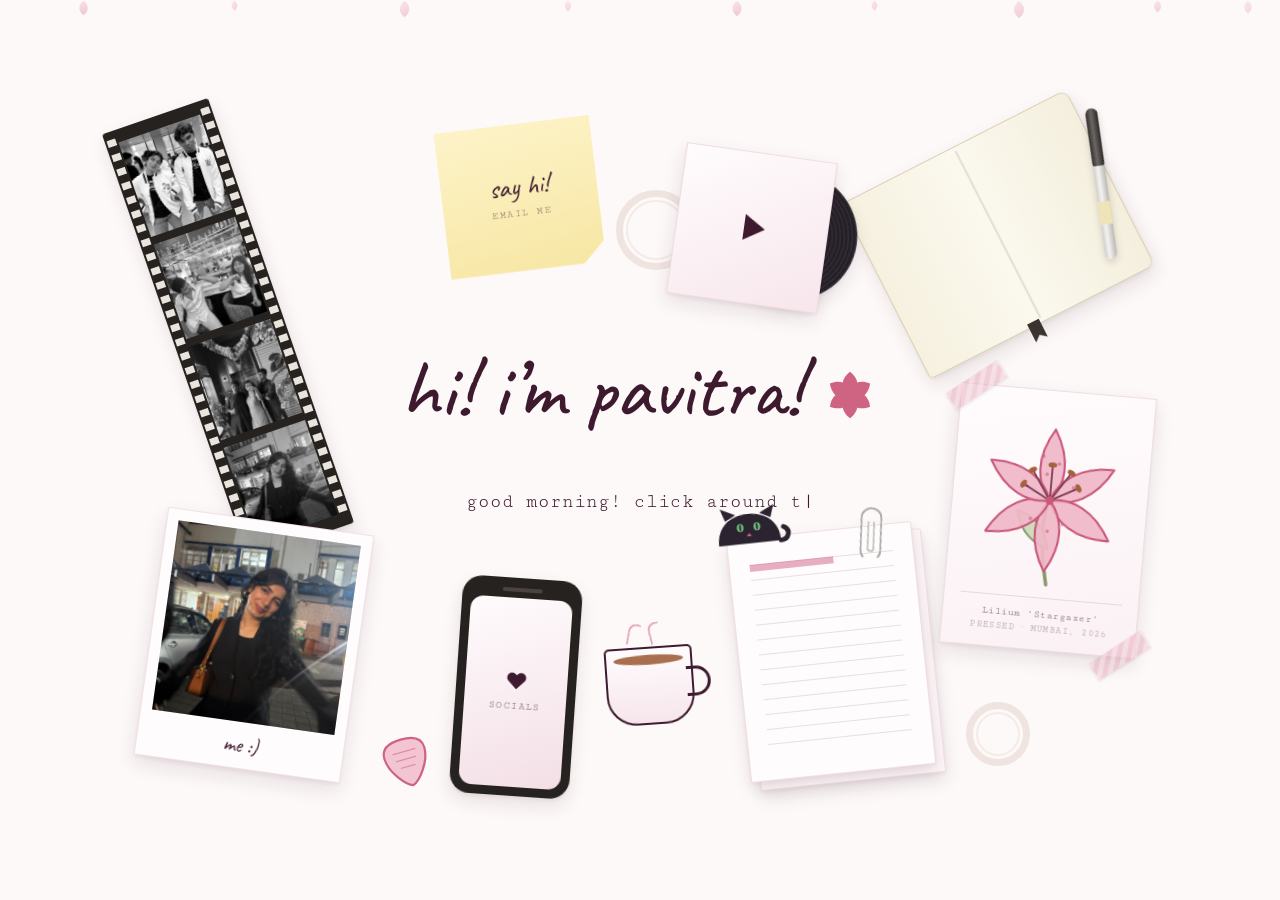
==== commit ef078cc5: "Polish mobile layout responsiveness, add interactive walking cat animation and new portrait photo" ====
--- a/index.html
+++ b/index.html
@@ -9,7 +9,7 @@
 <link rel="preconnect" href="https://fonts.googleapis.com" />
 <link rel="preconnect" href="https://fonts.gstatic.com" crossorigin />
 <link href="https://fonts.googleapis.com/css2?family=Cutive+Mono&family=Inter:wght@400;500&family=Caveat:wght@500;600&display=swap" rel="stylesheet" />
-<link rel="stylesheet" href="assets/style.css" />
+<link rel="stylesheet" href="assets/style.css?v=cat2" />
 <script>document.documentElement.className = "js";</script>
 </head>
 <body>
@@ -172,6 +172,6 @@
   </div>
 </main>
 
-<script src="assets/site.js"></script>
+<script src="assets/site.js?v=cat2"></script>
 </body>
 </html>
--- a/assets/style.css
+++ b/assets/style.css
@@ -181,8 +181,12 @@
   line-height: 1;
   color: var(--ink);
   z-index: 6;
-  pointer-events: none;
-}
+  pointer-events: auto;
+  cursor: pointer;
+  user-select: none;
+  transition: transform 0.25s var(--ease);
+}
+.signature:hover { transform: translate(-50%, -50%) scale(1.04); }
 .signature .lily-mark { color: var(--accent); width: 0.72em; height: 0.72em; }
 
 .tagline {
@@ -1013,6 +1017,12 @@
 }
 .stills .shot:hover { transform: rotate(0deg) scale(1.02); box-shadow: var(--lift); }
 .stills .shot .slot { aspect-ratio: var(--ar, 1 / 1.2); }
+.stills .shot .slot img {
+  filter: none;
+  opacity: 1;
+  mix-blend-mode: normal;
+  object-fit: cover;
+}
 .stills .shot .cap {
   position: absolute;
   left: 0; right: 0;
@@ -1083,8 +1093,9 @@
 }
 .quote p {
   font-family: var(--mono);
-  font-size: clamp(19px, 2.6vw, 26px);
-  line-height: 1.5;
+  /* sized for a short motto — a long one would want ~26px instead */
+  font-size: clamp(28px, 5vw, 46px);
+  line-height: 1.35;
 }
 .quote em { color: var(--accent); font-style: italic; }
 .quote .by {
@@ -1238,11 +1249,13 @@
 }
 
 /* ============================================================
-   RESPONSIVE
-   ============================================================ */
-/* Below the width the absolute collage needs, it becomes a scrapbook column.
-   (A transform: scale() would not work here — it shrinks the paint, not the
-   layout box, so the 1040px stage would still push the page sideways.) */
+   RESPONSIVE (Mobile-first polish)
+   ============================================================ */
+html, body {
+  overflow-x: hidden;
+  max-width: 100%;
+}
+
 @media (max-width: 1080px) {
   .home { display: block; padding: 48px 24px 64px; }
   .stage {
@@ -1295,15 +1308,25 @@
 }
 
 @media (max-width: 860px) {
-  .stage { grid-template-columns: repeat(2, minmax(0, 1fr)); gap: 58px 18px; }
-  .scatter { gap: 44px 28px; }
+  .stage { grid-template-columns: repeat(2, minmax(0, 1fr)); gap: 52px 18px; }
+  .scatter { gap: 40px 24px; }
   .scatter > * { flex: 0 0 260px; margin-top: 0 !important; }
-  .stills { columns: 2; }
-  .nav { padding: 24px 22px 0; }
-  .nav__links { gap: 16px; }
-  .nav a { font-size: 13px; }
-  .page { padding: 44px 22px 30px; }
-  .foot { padding: 26px 22px 34px; }
+  .stills { columns: 2; column-gap: 20px; }
+  .nav { padding: 22px 20px 0; flex-direction: column; align-items: flex-start; gap: 12px; }
+  .nav__links {
+    display: flex;
+    gap: 16px;
+    width: 100%;
+    overflow-x: auto;
+    flex-wrap: nowrap;
+    -webkit-overflow-scrolling: touch;
+    padding-bottom: 6px;
+    scrollbar-width: none;
+  }
+  .nav__links::-webkit-scrollbar { display: none; }
+  .nav a { font-size: 13.5px; flex-shrink: 0; }
+  .page { padding: 38px 20px 30px; }
+  .foot { padding: 26px 20px 34px; }
   /* photos stop floating and become a 2-up grid under the text */
   .about-wrap {
     min-height: 0;
@@ -1325,41 +1348,135 @@
 }
 
 @media (max-width: 720px) {
-  .home { padding: 40px 18px 56px; }
-  .stage { gap: 52px 14px; }
-  .signature { font-size: clamp(32px, 11vw, 46px); }
+  .home { padding: 36px 16px 52px; }
+  .stage { gap: 46px 12px; }
+  .signature { font-size: clamp(30px, 9.5vw, 44px); }
   .tagline { font-size: 15px; margin-bottom: 12px; }
-  .pin__tag { bottom: -24px; font-size: 19px; }
+  .pin__tag { bottom: -24px; font-size: 18px; }
 
   /* shrink the objects themselves — transforms don't change layout size */
-  .film     { width: 84px; }
-  .note-obj { width: 148px; }
-  .polaroid { width: 138px; }
-  .phone    { width: 92px; }
-  .papers   { width: 124px; }
-  .sticky   { width: 118px; }
-  .stamp    { width: 96px; }
-  .pressed  { width: 152px; padding: 18px 12px 11px; }
-  .polaroid__cap { font-size: 17px; }
+  .film     { width: 80px; }
+  .note-obj { width: 140px; }
+  .polaroid { width: 132px; }
+  .phone    { width: 88px; }
+  .papers   { width: 118px; }
+  .sticky   { width: 112px; }
+  .stamp    { width: 92px; }
+  /* the disc overhangs the sleeve, so it has to shrink with it */
+  .record   { width: 104px; }
+  .record__disc { width: 88px; right: -20px; top: 9px; }
+  .record__play { border-left-width: 15px; border-top-width: 9px; border-bottom-width: 9px; }
+  .mug      { width: 90px; padding-right: 16px; }
+  .pressed  { width: 144px; padding: 16px 11px 10px; }
+  .polaroid__cap { font-size: 16px; }
 
   .stills { columns: 1; }
+  .stills .shot { margin-bottom: 24px; }
   .scatter > * { flex: 1 1 100%; max-width: 320px; }
   .foot { flex-direction: column; align-items: center; text-align: center; gap: 14px; }
   .form input, .form textarea { font-size: 16px; }  /* stop iOS zoom */
-  .board { height: 620px; }
+  .board { height: 580px; }
 }
 
 @media (max-width: 560px) {
-  .nav { flex-direction: column; align-items: flex-start; gap: 10px; }
+  .home { padding: 24px 12px 40px; }
+  .stage { gap: 38px 10px; }
+  .nav { padding: 16px 14px 0; }
   .nav__links { gap: 14px; }
 
   /* a rotated box is wider than its element, which overflows a narrow
      column — so trim the widest objects (tilt is already eased above) */
   .film     { width: 72px; }
-  .note-obj { width: 130px; }
-  .pressed  { width: 138px; }
-  .polaroid { width: 128px; }
-  .sticky   { width: 108px; }
-  .papers   { width: 112px; }
-  .pin__tag { font-size: 17px; bottom: -22px; }
-}
+  .note-obj { width: 124px; }
+  .pressed  { width: 128px; }
+  .polaroid { width: 120px; }
+  .sticky   { width: 104px; }
+  .papers   { width: 106px; }
+  .record   { width: 90px; }
+  .record__disc { width: 74px; right: -15px; top: 7px; }
+  .mug      { width: 82px; padding-right: 14px; }
+  .pin__tag { font-size: 16px; bottom: -20px; }
+}
+
+/* ============================================================
+   WALKING BLACK CAT ANIMATION (Green Eyes)
+   ============================================================ */
+.signature, [data-pavitra], .pavitra-trigger {
+  cursor: pointer !important;
+  pointer-events: auto !important;
+  user-select: none;
+}
+
+.walking-cat-runner {
+  position: fixed;
+  bottom: 20px;
+  left: 0;
+  top: auto;
+  right: auto;
+  width: 140px;
+  height: 84px;
+  z-index: 999999;
+  pointer-events: none;
+  animation: catWalkAcross 4s linear forwards;
+}
+
+.walking-cat-svg {
+  display: block;
+  width: 140px;
+  height: 84px;
+  filter: drop-shadow(0 6px 12px rgba(61, 26, 46, 0.35));
+}
+
+.cat-body-wrap {
+  transform-origin: center bottom;
+  animation: catBodyBob 0.3s ease-in-out infinite alternate;
+}
+
+.cat-tail-path {
+  transform-origin: 24px 38px;
+  animation: catTailMove 1s ease-in-out infinite alternate;
+}
+
+.cat-leg-back-left, .cat-leg-front-right {
+  transform-origin: 44px 48px;
+  animation: catLegStepA 0.3s ease-in-out infinite alternate;
+}
+
+.cat-leg-back-right, .cat-leg-front-left {
+  transform-origin: 92px 48px;
+  animation: catLegStepB 0.3s ease-in-out infinite alternate;
+}
+
+@keyframes catWalkAcross {
+  0% {
+    transform: translateX(-150px);
+    opacity: 1;
+  }
+  90% {
+    opacity: 1;
+  }
+  100% {
+    transform: translateX(calc(100vw + 60px));
+    opacity: 0;
+  }
+}
+
+@keyframes catBodyBob {
+  0%   { transform: translateY(0); }
+  100% { transform: translateY(-5px); }
+}
+
+@keyframes catTailMove {
+  0%   { transform: rotate(-12deg); }
+  100% { transform: rotate(22deg); }
+}
+
+@keyframes catLegStepA {
+  0%   { transform: rotate(-28deg); }
+  100% { transform: rotate(28deg); }
+}
+
+@keyframes catLegStepB {
+  0%   { transform: rotate(28deg); }
+  100% { transform: rotate(-28deg); }
+}
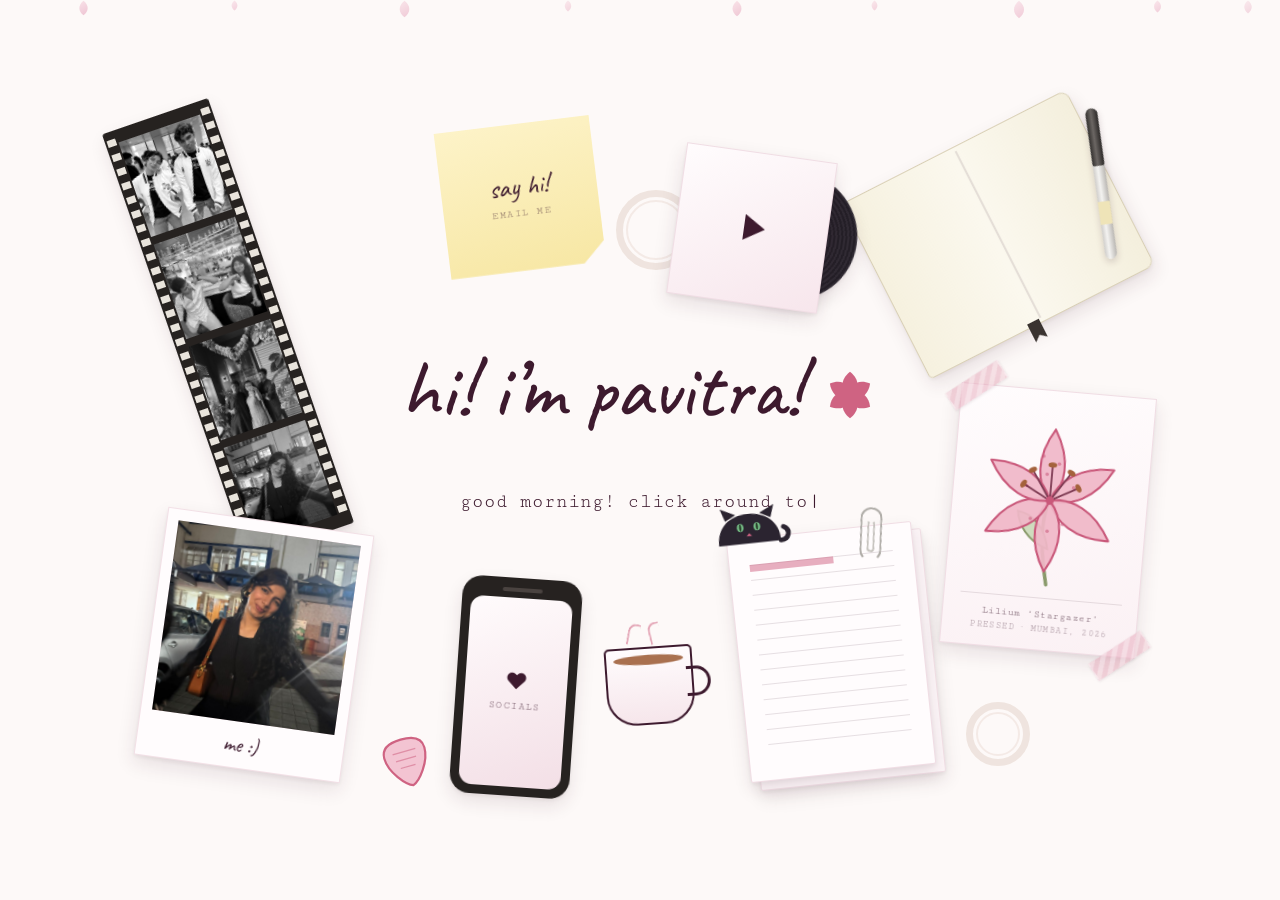
==== commit 01c99407: "Add vercel.json cache configuration and update asset versioning" ====
--- a/index.html
+++ b/index.html
@@ -9,7 +9,7 @@
 <link rel="preconnect" href="https://fonts.googleapis.com" />
 <link rel="preconnect" href="https://fonts.gstatic.com" crossorigin />
 <link href="https://fonts.googleapis.com/css2?family=Cutive+Mono&family=Inter:wght@400;500&family=Caveat:wght@500;600&display=swap" rel="stylesheet" />
-<link rel="stylesheet" href="assets/style.css?v=cat2" />
+<link rel="stylesheet" href="assets/style.css?v=v3" />
 <script>document.documentElement.className = "js";</script>
 </head>
 <body>
@@ -172,6 +172,6 @@
   </div>
 </main>
 
-<script src="assets/site.js?v=cat2"></script>
+<script src="assets/site.js?v=v3"></script>
 </body>
 </html>
